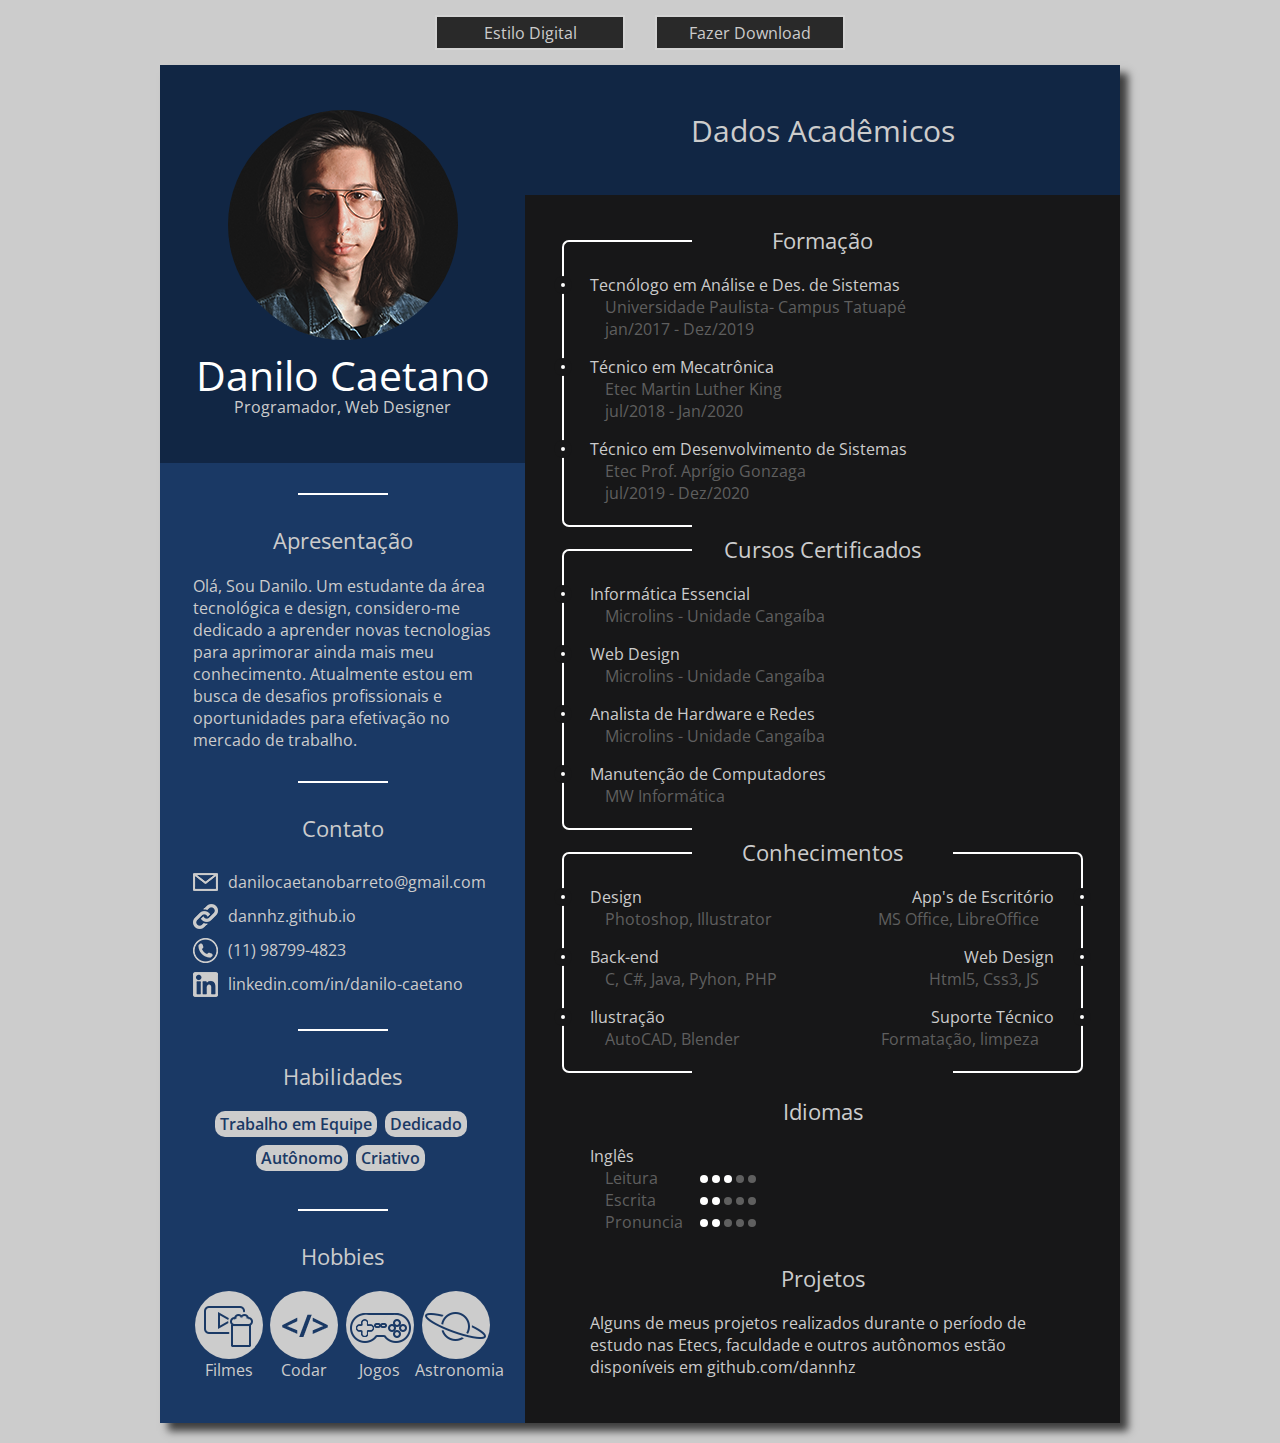
==== cv.html @ 8a5383c5 "Otimização de scroll, inserção de CV e mais detalhes em Trajetória" ====
<!DOCTYPE html>
<html lang="pt-br">
<head>
    <meta charset="UTF-8">
    <meta name= 'description' content='Danilo Caetano - Currículo'/>
    <meta property='og:type' content='website'/>
    <meta property= 'og:description' content='Danilo Caetano - Currículo'/>
    <meta property='og:title' content='Danilo Caetano - Currículo'/>
    <meta property='og:image' content='//dannhz.github.io/imgs/og_cv.jpg'/>
    <meta property='og:url' content='//dannhz.github.io/cv/'/>
    <link rel="stylesheet" href="css/normalize.css">
    <link rel="stylesheet" href="css/reset.css">
    <link rel="stylesheet" href="css/cv.css">
    <link rel="preconnect" href="https://fonts.gstatic.com">
    <link href="https://fonts.googleapis.com/css2?family=Open+Sans&display=swap" rel="stylesheet">
    <title>Dannhz - Currículo</title>
</head>
<body>
    <div class="btn_container">
        <div class="btn" id="btn">
            <p>Estilo Digital</p>
        </div>
        
            <a href="cv.pdf" download>Fazer Download</a>
        
    </div>
    <div class="cv">
        <section class="esq">
            <header class="esq_header">
                <div class="foto"></div>
                <h1>Danilo Caetano</h1>
                <h2>Programador, Web Designer</h2>
            </header>
            <div class="apresentacao">
                <div class="separador"></div>
                <h3>Apresentação</h3>
                <p>
                    Olá, Sou Danilo. Um estudante da área tecnológica e design, 
                    considero-me dedicado a aprender novas tecnologias para aprimorar
                    ainda mais meu conhecimento. Atualmente estou em busca de desafios 
                    profissionais e oportunidades para efetivação no mercado de trabalho.
                </p>
            </div>
            <div class="contato">
                <div class="separador"></div>

                <h3>Contato</h3>
                <ul>
                    <li><div class="contato_icon email"></div><p> danilocaetanobarreto@gmail.com</p></li>
                    <li><div class="contato_icon site"></div><p>dannhz.github.io</p></li>
                    <li><div class="contato_icon cel"></div><p>(11) 98799-4823</p></li>
                    <li><div class="contato_icon linkedin"></div><p>linkedin.com/in/danilo-caetano</p></li>
                </ul>
            </div>
            <div class="habilidades">
                <div class="separador"></div>
                <h3>Habilidades</h3>
                <ul>
                    <li class="habilidade_texto">Trabalho em Equipe</li>
                    <li class="habilidade_texto">Dedicado</li>
                    <li class="habilidade_texto">Autônomo</li>
                    <li class="habilidade_texto">Criativo</li>
                </ul>
            </div>
            <div class="hobbies">
                <div class="separador"></div>

                <h3>Hobbies</h3>
                <div class="hobbie_container">
                    <div class="hobbie_icon movies">  
                    </div>
                    <p>Filmes</p>
                </div>
                <div class="hobbie_container">
                    <div class="hobbie_icon codar">  
                    </div>
                    <p>Codar</p>
                </div>
                <div class="hobbie_container">
                    <div class="hobbie_icon game">  
                    </div>
                    <p>Jogos</p>
                </div>
                <div class="hobbie_container">
                    <div class="hobbie_icon astronomia">  
                    </div>
                    <p>Astronomia</p>
                </div>
            </div>
        </section>
        <section class="dir">
            <header class="dir_header">
                <h2>Dados Acadêmicos</h2>
            </header>
            <div class="formacao">
                <div class="topico_linha"></div>
                <h3>Formação</h3>
                <ul>
                    <li>
                        <div class="topico"></div>
                        <p class="topico_titulo">Tecnólogo em Análise e Des. de Sistemas</p>
                        <p class="topico_detalhe">Universidade Paulista- Campus Tatuapé</p>
                        <p class="topico_detalhe">jan/2017 - Dez/2019</p>

                    </li>
                    <li>
                        <div class="topico"></div>
                        <p class="topico_titulo">Técnico em Mecatrônica</p>
                        <p class="topico_detalhe">Etec Martin Luther King</p>
                        <p class="topico_detalhe">jul/2018 - Jan/2020</p>

                    </li>
                    <li>
                        <div class="topico"></div>
                        <p class="topico_titulo">Técnico em Desenvolvimento de Sistemas</p>
                        <p class="topico_detalhe">Etec Prof. Aprígio Gonzaga</p>
                        <p class="topico_detalhe">jul/2019 - Dez/2020</p>
                    </li>
                </ul>
            </div>

            <div class="cursos">
                <div class="topico_linha"></div>
                <h3>Cursos Certificados</h3>
                <ul>
                    <li>
                        <div class="topico"></div>
                        <p class="topico_titulo">Informática Essencial</p>
                        <p class="topico_detalhe">Microlins - Unidade Cangaíba</p>
                    </li>
                    <li>
                        <div class="topico"></div>
                        <p class="topico_titulo">Web Design</p>
                        <p class="topico_detalhe">Microlins - Unidade Cangaíba</p>
                    </li>
                    <li>
                        <div class="topico"></div>
                        <p class="topico_titulo">Analista de Hardware e Redes</p>
                        <p class="topico_detalhe">Microlins - Unidade Cangaíba</p>
                    </li>
                    <li>
                        <div class="topico"></div>
                        <p class="topico_titulo">Manutenção de Computadores</p>
                        <p class="topico_detalhe">MW Informática</p>
                    </li>
                </ul>
            </div>

            <div class="conhecimentos">
                <div class="topico_linha"></div>
                <div class="topico_linha"></div>

                <h3>Conhecimentos</h3>
                <ul>
                    <li>
                        <div class="topico"></div>
                        <p class="topico_titulo">Design</p>
                        <p class="topico_detalhe">Photoshop, Illustrator</p>
                    </li>
                    <li>
                        <div class="topico"></div>
                        <p class="topico_titulo">App's de Escritório</p>
                        <p class="topico_detalhe">MS Office, LibreOffice</p>
                    </li>
                    <li>
                        <div class="topico"></div>
                        <p class="topico_titulo">Back-end</p>
                        <p class="topico_detalhe">C, C#, Java, Pyhon, PHP</p>
                    </li>
                    <li>
                        <div class="topico"></div>
                        <p class="topico_titulo">Web Design</p>
                        <p class="topico_detalhe">Html5, Css3, JS</p>
                    </li>
                    <li>
                        <div class="topico"></div>
                        <p class="topico_titulo">Ilustração</p>
                        <p class="topico_detalhe">AutoCAD, Blender</p>
                    </li>
                    <li>
                        <div class="topico"></div>
                        <p class="topico_titulo">Suporte Técnico</p>
                        <p class="topico_detalhe">Formatação, limpeza</p>
                    </li>
                </ul>
            </div>

            <div class="idiomas">
                <h3>Idiomas</h3>
                <ul>
                    <li>
                        <p class="topico_titulo">Inglês</p>
                        <div class="idioma_container">
                            <p class="topico_detalhe">Leitura</p>
                            <div class="nota_container">
                                <div class="idioma_nota fill"></div>
                                <div class="idioma_nota fill"></div>
                                <div class="idioma_nota fill"></div>
                                <div class="idioma_nota"></div>
                                <div class="idioma_nota"></div>
                            </div>

                        </div>
                        <div class="idioma_container">
                            <p class="topico_detalhe">Escrita</p>
                            <div class="nota_container">
                                <div class="idioma_nota fill"></div>
                                <div class="idioma_nota fill"></div>
                                <div class="idioma_nota"></div>
                                <div class="idioma_nota"></div>
                                <div class="idioma_nota"></div>
                            </div>
                        </div>
                        <div class="idioma_container">
                            <p class="topico_detalhe">Pronuncia</p>
                            <div class="nota_container">
                                <div class="idioma_nota fill"></div>
                                <div class="idioma_nota fill"></div>
                                <div class="idioma_nota"></div>
                                <div class="idioma_nota"></div>
                                <div class="idioma_nota"></div>
                            </div>

                        </div>
        
                    </li>
                </ul>
            </div>
            <div class="projetos">
                <h3>Projetos</h3>
                <p>
                Alguns de meus projetos realizados durante o período de estudo nas Etecs, 
                faculdade e outros autônomos estão disponíveis em github.com/dannhz
                </p>
            </div>
        </section>
    </div>

    <script>
        var estilo = "digital";
        const btnMudanca = document.getElementById('btn');

        //bg's
        const esqBgHeader = document.querySelector('.esq header');
        const dirBgHeader = document.querySelector('.dir header');
        const bgEsq = document.querySelector('[class=esq]');
        const bgDir = document.querySelector('[class=dir]');

        //textos
        const titulo = document.querySelector('h1');
        const textos = document.querySelectorAll('p, h2, h3, li, .habilidade_texto');
        const txtTopicoDetalhe = document.querySelectorAll('.topico_detalhe');

        //Detalhes Gerais
        const fotoPerfil = document.querySelector(".foto");
        const separador = document.querySelectorAll(".separador");
        const topicoLinha = document.querySelectorAll(".topico_linha");
        const topico = document.querySelectorAll(".topico");

        //Idioma
        const idiomaNota = document.querySelectorAll(".idioma_nota");
        const idiomaNotaFill = document.querySelectorAll(".fill");

        //Icones Hobbies
        const iconMovies = document.querySelector(".movies");
        const iconCodar = document.querySelector(".codar");
        const iconGames = document.querySelector(".game");
        const iconAstro = document.querySelector(".astronomia");

        //Icones Contato
        const iconEmail = document.querySelector(".email");
        const iconSite = document.querySelector(".site");
        const iconCel = document.querySelector(".cel");
        const iconLinkedin = document.querySelector(".linkedin");


        btnMudanca.onclick = function(){
            if(estilo == "digital"){
                btnMudanca.innerHTML = "<p>Versão de Impressão</p>";
                estilo = "tradicional";

                //bg's
                document.body.style.backgroundColor = "#222";
                esqBgHeader.classList.add("tradicional_header_bg");
                dirBgHeader.classList.add("tradicional_dir_bg");
                bgEsq.classList.add("tradicional_esq_bg");
                bgDir.classList.add("tradicional_dir_bg");

                //textos
                titulo.classList.add("tradicional_h1");
                textos.forEach(function(txt){txt.classList.add("tradicional_texto");})
                txtTopicoDetalhe.forEach(function(txt){txt.classList.add("tradicional_topicos_detalhe");})

                //Detalhes Gerais
                fotoPerfil.classList.add("tradicional_foto");
                separador.forEach(function(sep){sep.classList.add("tradicional_separador");})
                topicoLinha.forEach(function(top){top.classList.add("tradicional_topico_linha");})
                topico.forEach(function(top){top.classList.add("tradicional_topico");})

                //Idioma
                idiomaNota.forEach(function(idioma){idioma.classList.add("tradicional_idioma_nota");})
                idiomaNotaFill.forEach(function(idioma){idioma.classList.add("tradicional_fill");})

                //Icones Hobbies
                iconMovies.classList.add("tradicional_movies");
                iconCodar.classList.add("tradicional_codar");
                iconGames.classList.add("tradicional_game");
                iconAstro.classList.add("tradicional_astronomia");

                //Icones Contato
                iconEmail.classList.add("tradicional_email");
                iconSite.classList.add("tradicional_site");
                iconCel.classList.add("tradicional_cel");
                iconLinkedin.classList.add("tradicional_linkedin");
                
            }
            else{
                btnMudanca.innerHTML = "<p>Estilo Digital</p>";
                estilo = "digital";

                //bg's
                document.body.style.backgroundColor = "#ccc";
                esqBgHeader.classList.remove("tradicional_header_bg");
                dirBgHeader.classList.remove("tradicional_dir_bg");
                bgEsq.classList.remove("tradicional_esq_bg");
                bgDir.classList.remove("tradicional_dir_bg");

                //textos
                titulo.classList.remove("tradicional_h1");
                textos.forEach(function(txt){txt.classList.remove("tradicional_texto");})
                txtTopicoDetalhe.forEach(function(txt){txt.classList.remove("tradicional_topicos_detalhe");})

                //Detalhes Gerais
                fotoPerfil.classList.remove("tradicional_foto");
                separador.forEach(function(sep){sep.classList.remove("tradicional_separador");})
                topicoLinha.forEach(function(top){top.classList.remove("tradicional_topico_linha");})
                topico.forEach(function(top){top.classList.remove("tradicional_topico");})

                //Idioma
                idiomaNota.forEach(function(idioma){idioma.classList.remove("tradicional_idioma_nota");})
                idiomaNotaFill.forEach(function(idioma){idioma.classList.remove("tradicional_fill");})

                //Icones Hobbies
                iconMovies.classList.remove("tradicional_movies");
                iconCodar.classList.remove("tradicional_codar");
                iconGames.classList.remove("tradicional_game");
                iconAstro.classList.remove("tradicional_astronomia");

                //Icones Contato
                iconEmail.classList.remove("tradicional_email");
                iconSite.classList.remove("tradicional_site");
                iconCel.classList.remove("tradicional_cel");
                iconLinkedin.classList.remove("tradicional_linkedin");
            }
        };
    </script>
</body>
</html>
---- css/cv.css ----
body{
    background-color: #ccc;
}

*, *:before, *:after {
    -webkit-box-sizing: border-box;
    -moz-box-sizing: border-box;
    box-sizing: border-box;
    transition: 1.25s;
}

html{
    font-family: 'Open Sans';
}
.btn_container{
    width: 440px;
    height: 35px;
    margin: 0 auto;
}
.btn, a{
    float: left;
    padding: 5px;
    margin: 15px;
    width: 190px;
    height: 35px;
    text-align: center;
    background-color: rgba(0, 0, 0, .8);
    border: 2px solid rgba(255, 255, 255, .8);
    transition: .3s;
}

.btn:hover, a:hover{
    background-color: #1a3965;
    border: 2px solid rgba(255, 255, 255, .8);
    cursor:pointer;
}

/* Textos */

h1, h2, h3{
    text-align: center;
}

h1{
    color: #fff;
    text-align: center;
    font-size: 41px;
    line-height: 41px;
}

h3{
    font-size: 22px;
    margin-bottom: 20px;
}

p, h2, h3, li, a{
    color: #cccccc;
    
}

.cv{
    clear: both;
    max-width: 960px;
    margin: 20px auto;
    background-color: #171718;
    position: relative;
    height: 1358px;
    box-shadow: 8px 8px 8px rgba(0, 0, 0, .7);

}
.separador{ 
    content: '';
    width: 90px;
    height: 2px;
    display: block;
    margin: 30px auto;
    background-color: white;
}

/* divisoes */
.esq{
    position: absolute;
    width: 365px;
    height: 1358px;
    background-color: #1a3965;
    padding: 0 33px;
    padding-bottom: 45px;
}
.dir{
    position: absolute;
    left: 365px;
    width: 595px;
    background-color: #171718;
    height: 1358px;
    padding: 0 65px;
    padding-bottom: 45px;
}

/* Lado Esquerdo */
    /* Cabeçalho Esquerdo */
.esq_header{
    width:365px;
    background-color: #112644;
    padding: 45px 33px;
    position: relative;
    left: -33px;
}
.foto{
    width: 230px;
    height: 230px;
    border-radius: 50%;
    background-image: url("../imgs/cv/perfil.png");
    margin: 0 auto;
    margin-bottom: 15px;
}

    /* Contato */
.contato ul li{
    line-height: 30px;
}
.contato ul li p{
    display: inline-block;
}
.contato_icon{
    transform: translateY(7px);
    width: 25px;
    height: 25px;
    display: inline-block;
    margin-right: 10px;
}
.email{background-image: url("../imgs/cv/email_icon.png");}
.site{background-image: url("../imgs/cv/site_icon.png");}
.cel{background-image: url("../imgs/cv/cel_icon.png");}
.linkedin{background-image: url("../imgs/cv/linkedin_icon.png");}


    /* Habilidades */

.habilidades ul {
    text-align: center;
}
.habilidade_texto{
    display: inline-block;
    padding: 2px 5px;
    border-radius: 10px;
    background-color: #ccc;
    color: #1a3965;
    margin: 0 4px 8px 0;
    font-weight: 600;
}

    /* Hobbie */
.hobbie_container{
    display: inline-block;
    width: 68px;
    margin: 0px 1.8px;
}
.hobbie_icon{
    width: 68px;
    height: 68px;
    border-radius: 50%;
    background-color: #ccc;
}
.movies{background-image: url("../imgs/cv/movies_icon.png");}
.codar{background-image: url("../imgs/cv/codar_icon.png");}
.game{background-image: url("../imgs/cv/game_icon.png");}
.astronomia{background-image: url("../imgs/cv/astronomia_icon.png");}

.hobbie_container p{
    text-align: center;
}
.hobbie_container:last-child p{
    transform: translateX(-7px);
}

/* Lado Direito */
    /* Cabeçalho Direito */
.dir h2{
    font-size: 30px;
}
.dir_header{
    height: 115px;
    width: 595px;
    position: relative;
    left: -65px;
    padding-top: 45px;
    background-color: #112644;
    padding-bottom: 85px;
}

    /* Estilos Gerais - Lado direito */
.dir h3{
    margin-top: 30px;
    margin-bottom: 19px;
}
li{
    position: relative;
}
.topico{
    width: 18px;
    height: 18px;
    border-radius: 50%;
    border:7px solid #171718;
    background-color: white;
    position: absolute;
    left: -36px;
    top: 2px;
}
.topico_detalhe{
    color: #5f5f5f;
    text-indent: 15px;
}
.topico_detalhe:last-child{
    margin-bottom: 16px;
}

.formacao , .cursos , .conhecimentos {
    position: relative
}

.topico_linha{
    content: '';
    width: 130px;
    border-left:   2px solid white;
    border-top:    2px solid white;
    border-bottom: 2px solid white;
    border-radius: 7px;
    border-color: white;
    border-top-right-radius: 0;
    border-bottom-right-radius: 0;
    position: absolute;
    left: -28px;
    top: 15px;
}
.formacao .topico_linha{
    height: 287px;
}

.cursos .topico_linha{
    height: 281px;
}

.conhecimentos .topico_linha{
    height: 221px;
}


    /* Conhecimentos */ 
.conhecimentos li{
    display: inline-block;
    width: 230px;
}
.conhecimentos li:nth-child(even){
    text-align: right;
}
.conhecimentos li:nth-child(even) .topico{
    left: unset;
    right: -37px;
}
.conhecimentos li:nth-child(even) .topico_detalhe {
    direction: rtl;
}
.conhecimentos .topico_linha:nth-child(2){
    transform: rotate(180deg);
    left:unset;
    right: -28px;
}

    /* Idiomas */
.idioma_nota{
    width: 8px;
    height: 8px;
    background-color: #5f5f5f;
    border-radius: 50%;
    display: inline-block;
    transform: translateY(-1px);
}
.fill{
    background-color: white;
}
.nota_container{
    position: absolute;
    left: 110px;
    transform: translateY(-22px);
}


/* Estilo de Impressão */
    /* Textos */
.tradicional_h1{color: black;}
.tradicional_texto{color: #111;}
.tradicional_topicos_detalhe{color: #666;}


    /* Estilos Gerais */
.tradicional_topico_linha{border-color: #555;}
.tradicional_topico{border:7px solid white; background-color: #555;}
.tradicional_foto{background-image: url("../imgs/cv/tradicional_perfil.png");}
.tradicional_separador{background-color: black;}


    /* Cv Backgrounds */
.tradicional_esq_bg{background-color: #eee;}
.tradicional_dir_bg{background-color: #fff;}
.tradicional_header_bg{background-color: #ddd;}


    /* Idiomas */
.tradicional_idioma_nota{background-color: #adadad;}
.tradicional_fill{background-color: black;}

    /* Contato */
.tradicional_email{background-image: url("../imgs/cv/tradicional_email_icon.png");}
.tradicional_site{background-image: url("../imgs/cv/tradicional_site_icon.png");}
.tradicional_cel{background-image: url("../imgs/cv/tradicional_cel_icon.png");}
.tradicional_linkedin{background-image: url("../imgs/cv/tradicional_linkedin_icon.png");}

    /* Hobbies */
.tradicional_movies{background: url("../imgs/cv/tradicional_movies_icon.png") #333;}
.tradicional_codar{background: url("../imgs/cv/tradicional_codar_icon.png") #333;}
.tradicional_game{background: url("../imgs/cv/tradicional_game_icon.png") #333;}
.tradicional_astronomia{background: url("../imgs/cv/tradicional_astronomia_icon.png") #333;}
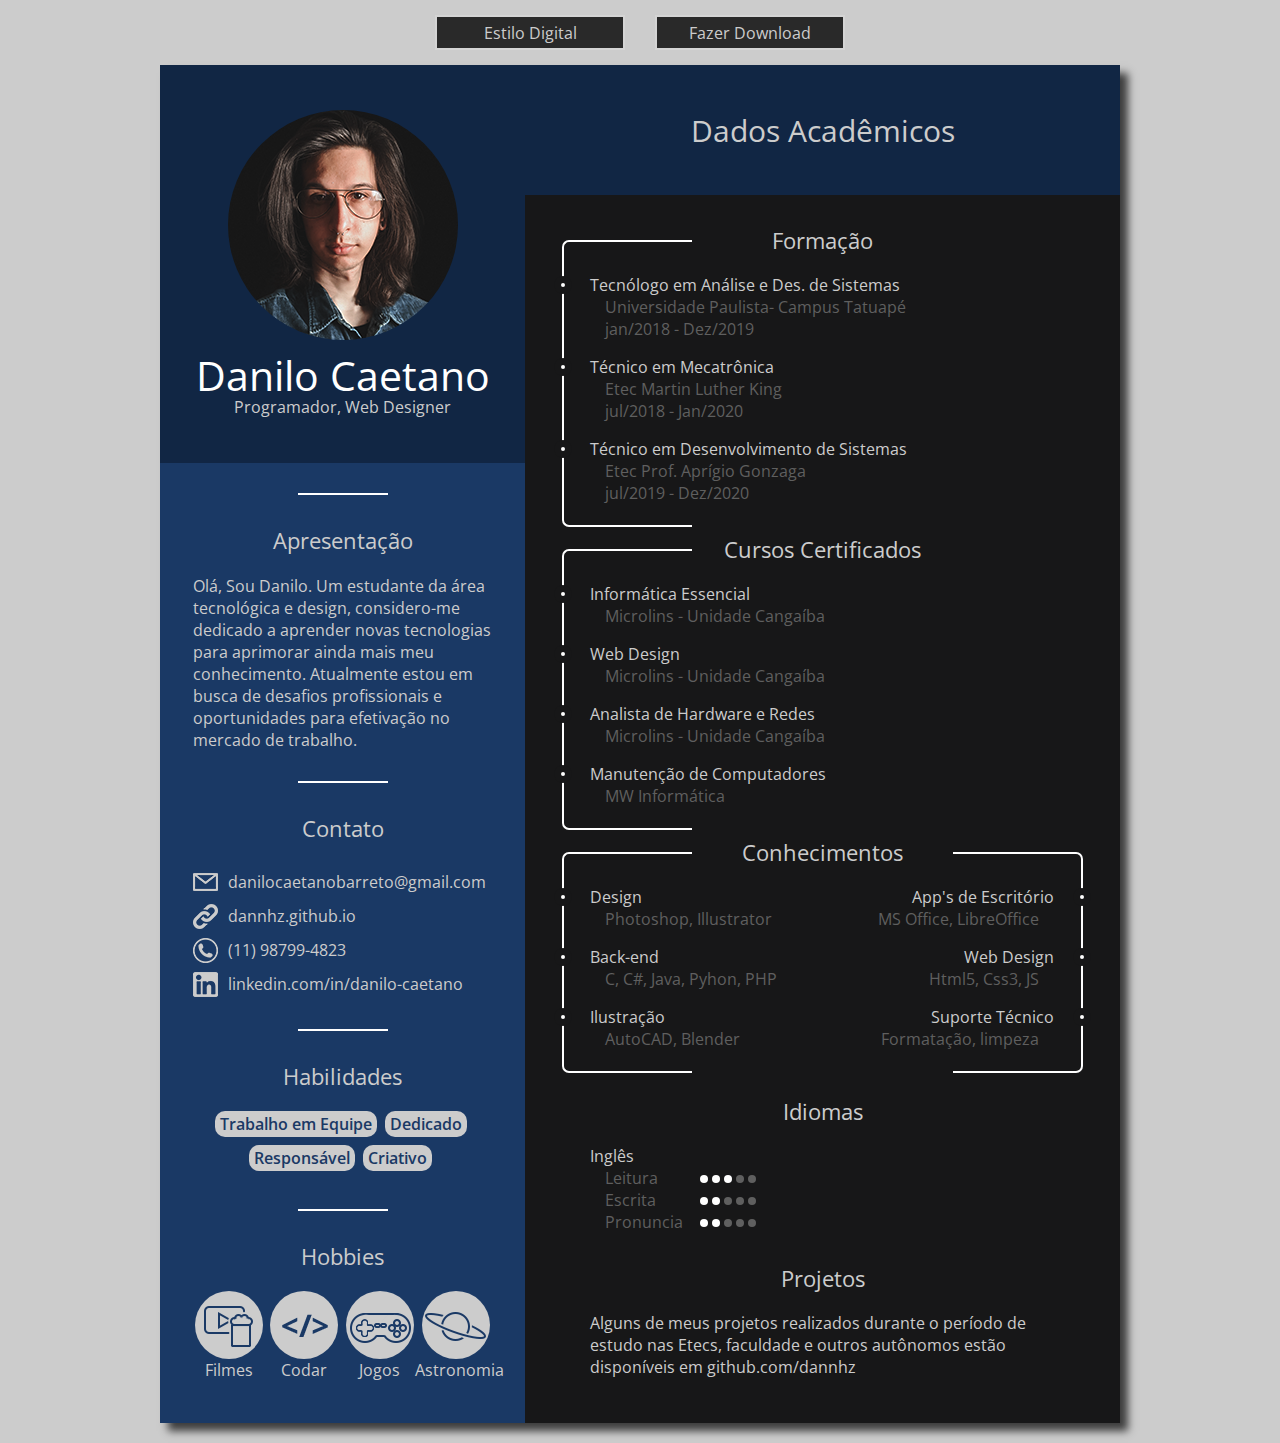
==== commit ae05ad58: "Correções, inclusão do portfolio e favicon" ====
--- a/cv.html
+++ b/cv.html
@@ -8,6 +8,7 @@
     <meta property='og:title' content='Danilo Caetano - Currículo'/>
     <meta property='og:image' content='//dannhz.github.io/imgs/og_cv.jpg'/>
     <meta property='og:url' content='//dannhz.github.io/cv/'/>
+    <link rel="sortcut icon" href="imgs/favicon.ico" type="image/x-icon"/>
     <link rel="stylesheet" href="css/normalize.css">
     <link rel="stylesheet" href="css/reset.css">
     <link rel="stylesheet" href="css/cv.css">
@@ -58,7 +59,7 @@
                 <ul>
                     <li class="habilidade_texto">Trabalho em Equipe</li>
                     <li class="habilidade_texto">Dedicado</li>
-                    <li class="habilidade_texto">Autônomo</li>
+                    <li class="habilidade_texto">Responsável</li>
                     <li class="habilidade_texto">Criativo</li>
                 </ul>
             </div>
@@ -100,7 +101,7 @@
                         <div class="topico"></div>
                         <p class="topico_titulo">Tecnólogo em Análise e Des. de Sistemas</p>
                         <p class="topico_detalhe">Universidade Paulista- Campus Tatuapé</p>
-                        <p class="topico_detalhe">jan/2017 - Dez/2019</p>
+                        <p class="topico_detalhe">jan/2018 - Dez/2019</p>
 
                     </li>
                     <li>
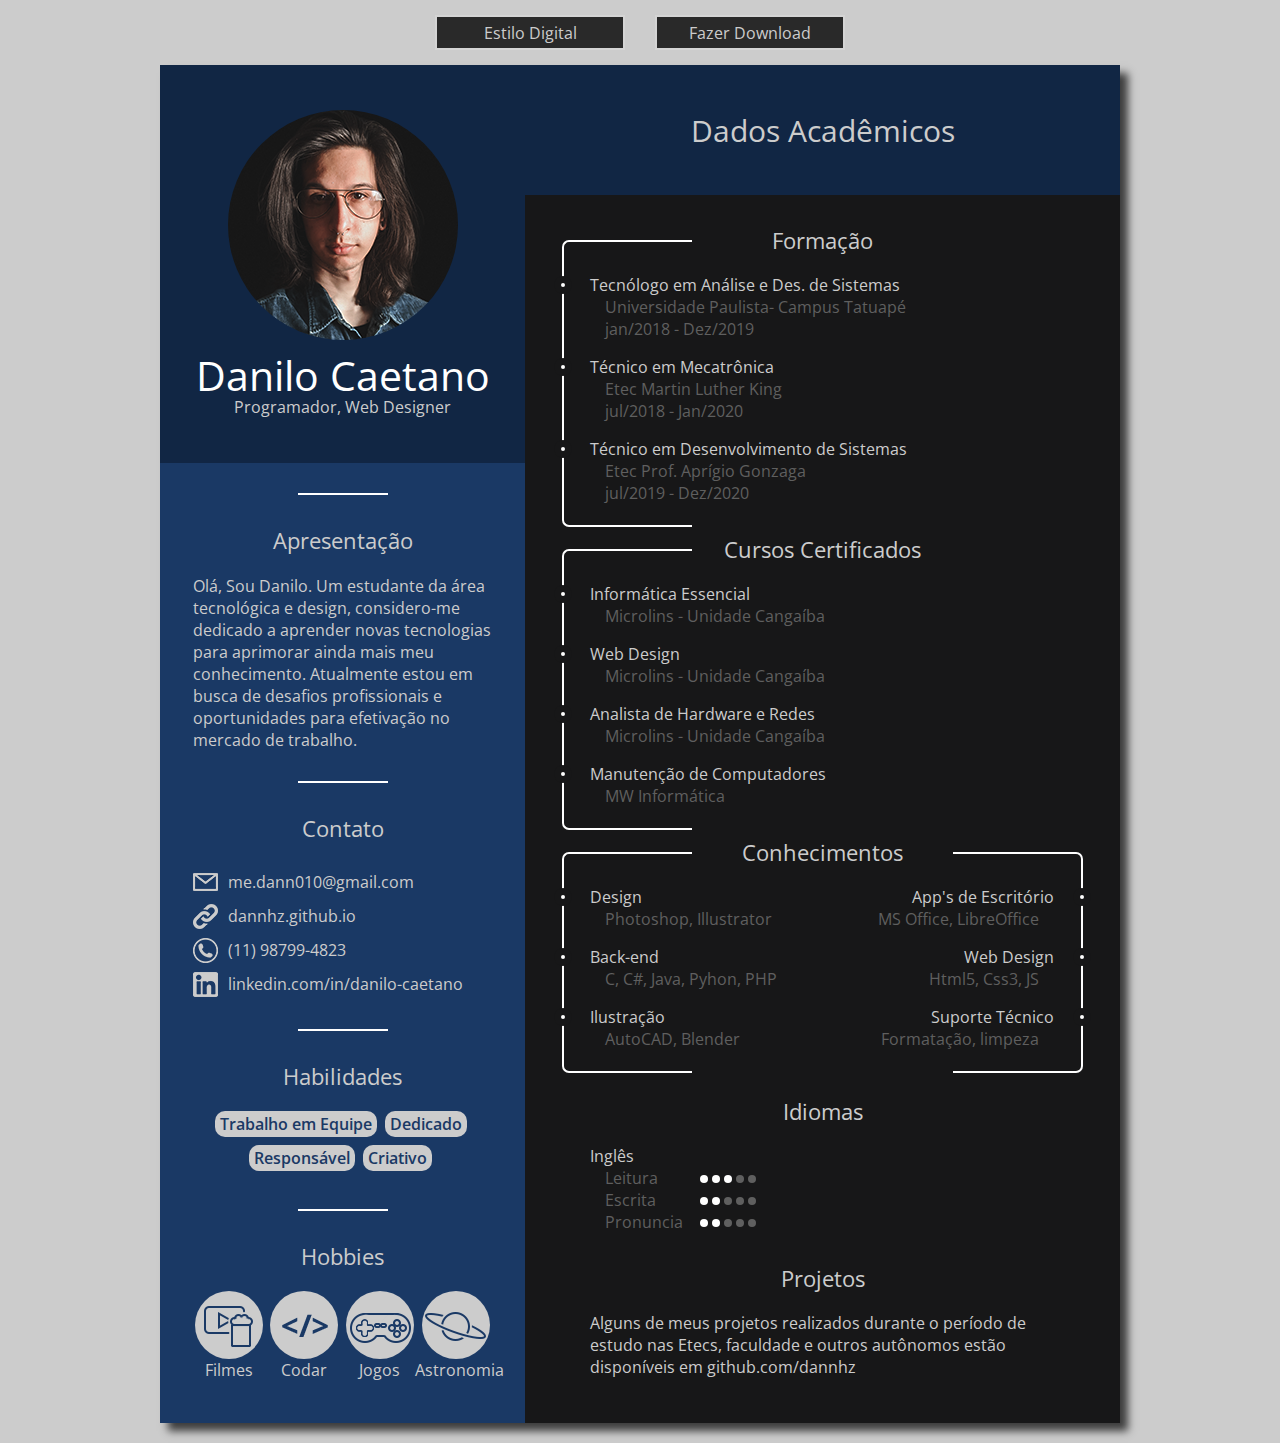
==== commit 2fe92c0d: "Implementações/modificações adicionais" ====
--- a/cv.html
+++ b/cv.html
@@ -47,7 +47,7 @@
 
                 <h3>Contato</h3>
                 <ul>
-                    <li><div class="contato_icon email"></div><p> danilocaetanobarreto@gmail.com</p></li>
+                    <li><div class="contato_icon email"></div><p> me.dann010@gmail.com</p></li>
                     <li><div class="contato_icon site"></div><p>dannhz.github.io</p></li>
                     <li><div class="contato_icon cel"></div><p>(11) 98799-4823</p></li>
                     <li><div class="contato_icon linkedin"></div><p>linkedin.com/in/danilo-caetano</p></li>
